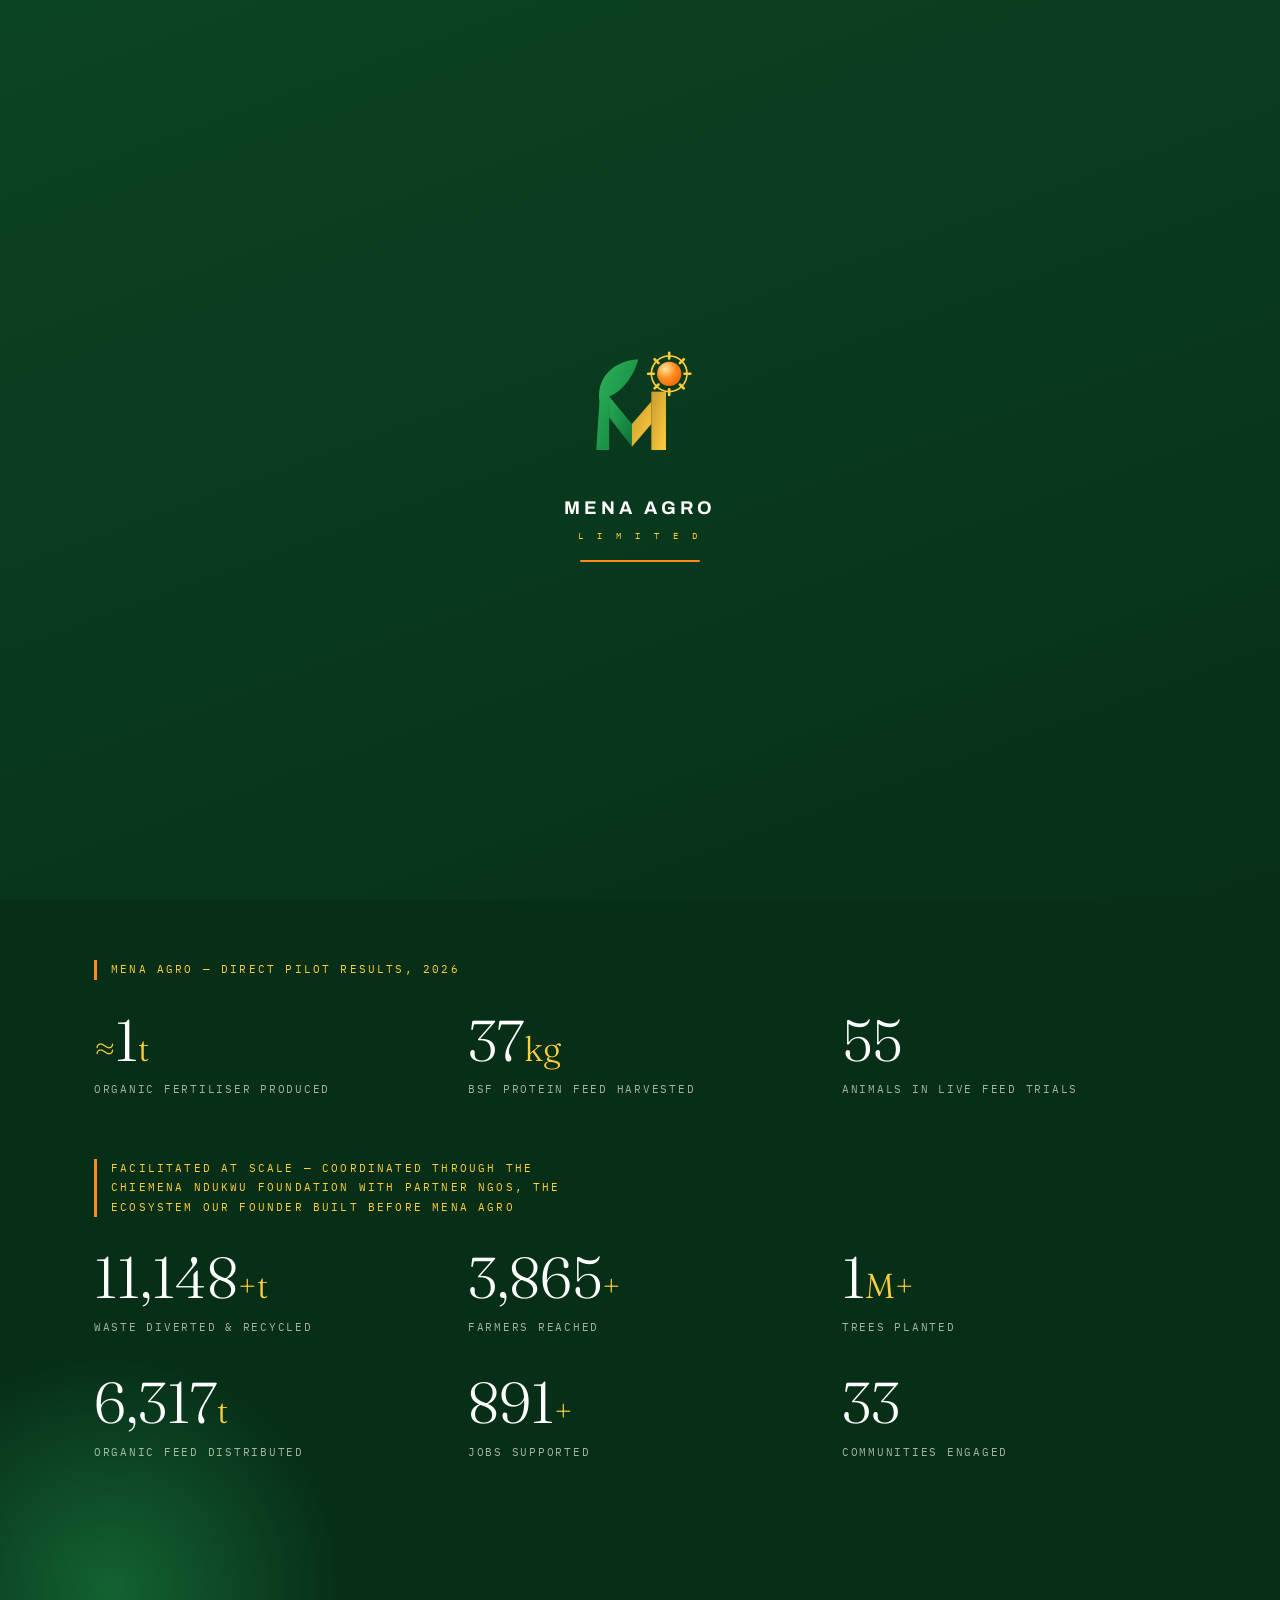
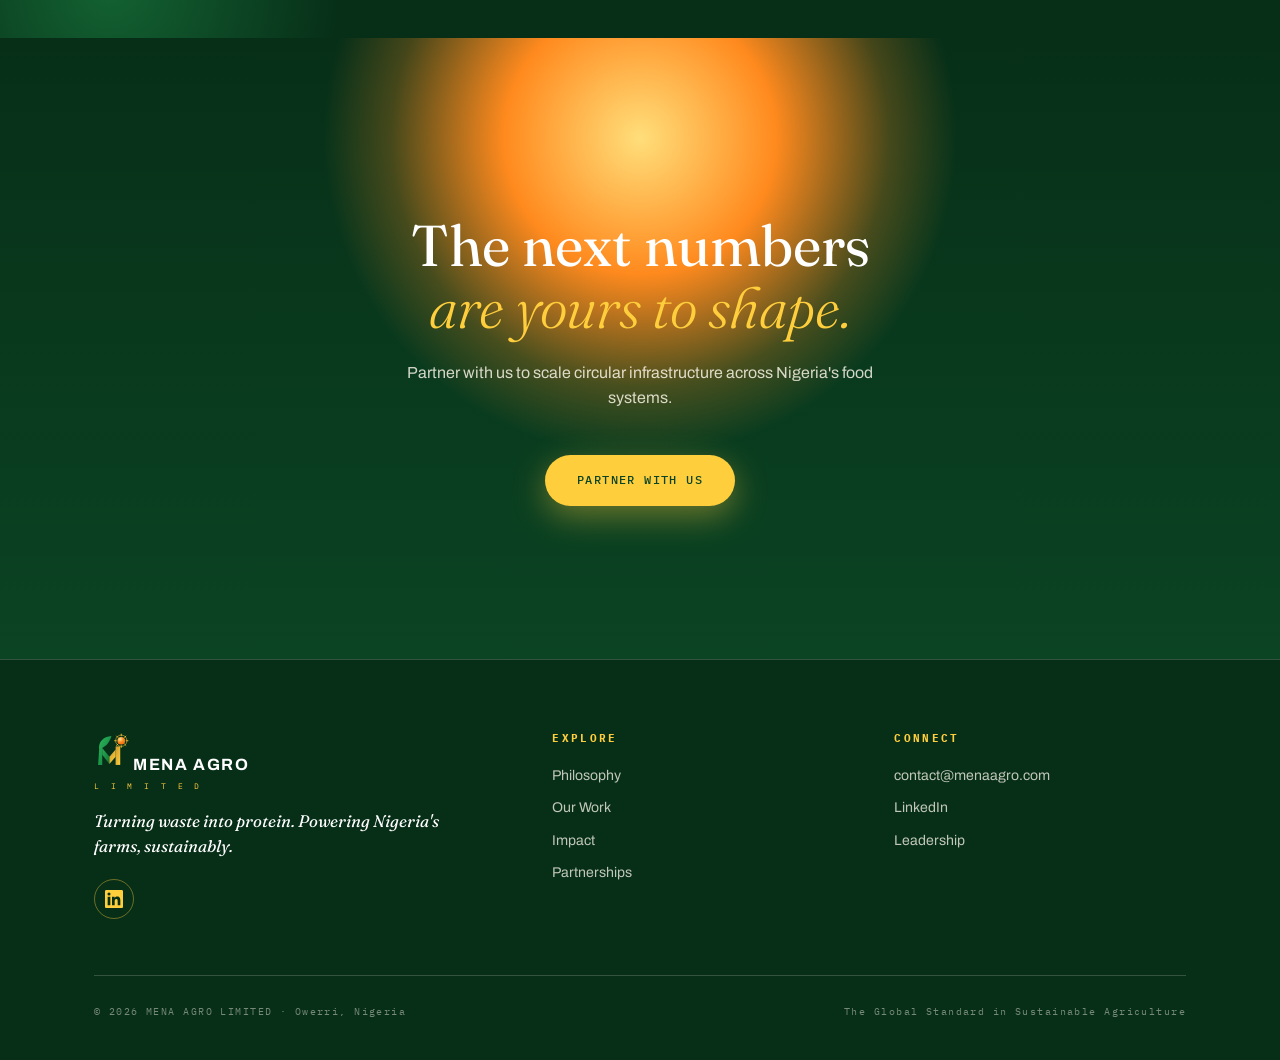
==== impact.html @ 4b32e155 "Add files via upload" ====
<!DOCTYPE html>
<html lang="en">
<head>
<meta charset="UTF-8" />
<meta name="viewport" content="width=device-width, initial-scale=1" />
<title>Impact — MENA AGRO LIMITED</title>
<meta name="description" content="Transparent results at two scales: MENA AGRO's direct pilot outputs and the ecosystem-scale impact facilitated through the Chiemena Ndukwu Foundation and partner NGOs." />
<link rel="canonical" href="https://www.menaagro.com/impact" />
<meta property="og:type" content="website" />
<meta property="og:site_name" content="MENA AGRO LIMITED" />
<meta property="og:title" content="Impact — MENA AGRO LIMITED" />
<meta property="og:description" content="Transparent results at two scales: MENA AGRO's direct pilot outputs and the ecosystem-scale impact facilitated through the Chiemena Ndukwu Foundation and partner NGOs." />
<meta property="og:url" content="https://www.menaagro.com/impact" />
<meta property="og:image" content="https://www.menaagro.com/logo_symbol.png" />
<meta name="twitter:card" content="summary" />
<link rel="preconnect" href="https://fonts.googleapis.com">
<link rel="preconnect" href="https://fonts.gstatic.com" crossorigin>
<link href="https://fonts.googleapis.com/css2?family=Fraunces:ital,opsz,wght@0,9..144,300;0,9..144,400;0,9..144,600;1,9..144,300;1,9..144,400&family=Archivo:wght@400;500;600;700&family=IBM+Plex+Mono:wght@400;500&display=swap" rel="stylesheet">
<link rel="stylesheet" href="/styles.css">

</head>
<body>
<svg width="0" height="0" style="position:absolute" aria-hidden="true">
  <defs>
    <linearGradient id="mGreen" x1="0" y1="0" x2="1" y2="1">
      <stop offset="0" stop-color="#2FB55C"/><stop offset="1" stop-color="#0B7A38"/>
    </linearGradient>
    <linearGradient id="mGold" x1="0" y1="0" x2="1" y2="1">
      <stop offset="0" stop-color="#C99B2F"/><stop offset="1" stop-color="#FFCE3D"/>
    </linearGradient>
    <radialGradient id="sunGrad" cx="35%" cy="30%" r="75%">
      <stop offset="0" stop-color="#FFE896"/><stop offset=".55" stop-color="#FF8A1E"/><stop offset="1" stop-color="#F26A0C"/>
    </radialGradient>
    <g id="mMark">
      <path d="M6 30 C4 16 14 5 30 4 C27 15 20 24 12 27 L12 60 L4 60 Z" fill="url(#mGreen)"/>
      <path d="M12 27 L26 44 L26 58 L12 40 Z" fill="url(#mGreen)" opacity=".92"/>
      <path d="M26 44 L38 30 L38 44 L26 58 Z" fill="url(#mGold)"/>
      <rect x="38" y="24" width="9" height="36" fill="url(#mGold)"/>
      <circle cx="49" cy="13" r="11" fill="none" stroke="#FFCE3D" stroke-width="1" class="sun-glowring"/>
      <g class="sun-rays" stroke="#FFCE3D" stroke-width="1.6" stroke-linecap="round">
        <line x1="49" y1="0" x2="49" y2="3.5"/><line x1="49" y1="22.5" x2="49" y2="26"/>
        <line x1="36" y1="13" x2="39.5" y2="13"/><line x1="58.5" y1="13" x2="62" y2="13"/>
        <line x1="40" y1="4" x2="42.4" y2="6.4"/><line x1="55.6" y1="19.6" x2="58" y2="22"/>
        <line x1="58" y1="4" x2="55.6" y2="6.4"/><line x1="42.4" y1="19.6" x2="40" y2="22"/>
      </g>
      <circle cx="49" cy="13" r="7.5" fill="url(#sunGrad)" class="sun-core"/>
    </g>
  </defs>
</svg>
<div id="splash" role="presentation">
  <div class="splash-inner">
    <svg class="logo-mark" width="120" height="130" viewBox="-6 -6 74 74"><use href="#mMark"/></svg>
    <div class="splash-name">MENA AGRO<small>L I M I T E D</small></div>
    <div class="splash-line"></div>
  </div>
</div>
<nav id="nav">
  <div class="wrap nav-inner">
    <a class="brand" href="/" aria-label="MENA AGRO LIMITED home">
      <svg class="logo-mark" width="44" height="48" viewBox="-4 -4 70 70"><use href="#mMark"/></svg>
      <span class="brand-name">MENA AGRO<small>L I M I T E D</small></span>
    </a>
    <ul class="nav-links">
      <li><a href="/philosophy">Philosophy</a></li>
      <li><a href="/work">Our Work</a></li>
      <li><a href="/impact" aria-current="page">Impact</a></li>
      <li><a class="nav-cta" href="/partnerships">Partner with us</a></li>
    </ul>
    <button class="burger" aria-label="Menu" aria-expanded="false"><span></span><span></span><span></span></button>
  </div>
</nav>
<header class="subhero">
  <div class="hero-sun"></div>
  <div class="pollen" aria-hidden="true">
    <i style="--x:8%;--dur:16s;--del:0s"></i><i style="--x:22%;--dur:13s;--del:3s"></i>
    <i style="--x:37%;--dur:18s;--del:1s"></i><i style="--x:52%;--dur:12s;--del:5s"></i>
    <i style="--x:64%;--dur:15s;--del:2s"></i><i style="--x:78%;--dur:19s;--del:6s"></i>
    <i style="--x:90%;--dur:14s;--del:4s"></i>
  </div>
  <div class="wrap" style="position:relative;z-index:2">
    <div class="hero">
      <div class="eyebrow dark hero-eyebrow">Measurable Impact</div>
      <h1><span class="line"><span>Proof at</span></span>
      <span class="line"><span class="serif-i">two scales.</span></span></h1>
      <p class="lede">We report our own direct results and the ecosystem-scale work our founder facilitated — separately, transparently, verifiably.</p>
    </div>
  </div>
</header>
<section class="impact dark" id="impact" style="padding-top:60px">
  <div class="wrap">
    <div class="tier rv">
      <div class="tier-label">MENA AGRO &mdash; Direct pilot results, 2026</div>
      <div class="stats">
        <div class="stat"><span class="n" data-count="1"><em>&asymp;</em>0<em>t</em></span><span class="l">Organic fertiliser produced</span></div>
        <div class="stat"><span class="n" data-count="50">0<em>kg</em></span><span class="l">BSF protein feed harvested</span></div>
        <div class="stat"><span class="n" data-count="74">0</span><span class="l">Animals in live feed trials</span></div>
      </div>
    </div>
    <div class="tier rv">
      <div class="tier-label">Facilitated at scale &mdash; coordinated through the Chiemena Ndukwu Foundation with partner NGOs, the ecosystem our founder built before MENA AGRO</div>
      <div class="stats">
        <div class="stat"><span class="n" data-count="15000">0<em>+t</em></span><span class="l">Waste diverted &amp; recycled</span></div>
        <div class="stat"><span class="n" data-count="5200">0<em>+</em></span><span class="l">Farmers reached</span></div>
        <div class="stat"><span class="n" data-count="2">0<em>M+</em></span><span class="l">Trees planted</span></div>
        <div class="stat"><span class="n" data-count="8500">0<em>t</em></span><span class="l">Organic feed distributed</span></div>
        <div class="stat"><span class="n" data-count="1200">0<em>+</em></span><span class="l">Jobs supported</span></div>
        <div class="stat"><span class="n" data-count="45">0</span><span class="l">Communities engaged</span></div>
      </div>
    </div>
  </div>
</section>
<section class="cta dark" style="background:linear-gradient(180deg,#072F18,#0B4423)">
  <div class="cta-sun"></div>
  <div class="wrap rv">
    <h2 class="ws">The next numbers <span class="serif-i">are yours to shape.</span></h2>
    <p>Partner with us to scale circular infrastructure across Nigeria's food systems.</p>
    <a class="btn btn-sun" href="/partnerships">Partner with us</a>
  </div>
</section>
<footer>
  <div class="wrap">
    <div class="f-grid">
      <div>
        <a class="brand" href="/" style="margin-bottom:6px">
          <svg class="logo-mark" width="36" height="40" viewBox="-4 -4 70 70"><use href="#mMark"/></svg>
          <span class="brand-name">MENA AGRO<small>L I M I T E D</small></span>
        </a>
        <p class="f-tag">Turning waste into protein. Powering Nigeria's farms, sustainably.</p>
        <div class="socials">
          <a href="https://www.linkedin.com/company/mena-agro-limited/" target="_blank" rel="noopener" aria-label="MENA AGRO on LinkedIn">
            <svg width="18" height="18" viewBox="0 0 24 24"><path d="M20.45 20.45h-3.55v-5.57c0-1.33-.03-3.04-1.85-3.04-1.86 0-2.14 1.45-2.14 2.94v5.67H9.35V9h3.41v1.56h.05c.48-.9 1.64-1.85 3.37-1.85 3.6 0 4.27 2.37 4.27 5.46v6.28zM5.34 7.43a2.06 2.06 0 1 1 0-4.12 2.06 2.06 0 0 1 0 4.12zM7.12 20.45H3.55V9h3.57v11.45zM22.22 0H1.77C.79 0 0 .77 0 1.72v20.55C0 23.23.79 24 1.77 24h20.45c.98 0 1.78-.77 1.78-1.73V1.72C24 .77 23.2 0 22.22 0z"/></svg>
          </a>
          <!-- future socials: copy an <a> block above and swap the href + icon -->
        </div>
      </div>
      <div>
        <h4>Explore</h4>
        <a href="/philosophy">Philosophy</a>
        <a href="/work">Our Work</a>
        <a href="/impact">Impact</a>
        <a href="/partnerships">Partnerships</a>
      </div>
      <div>
        <h4>Connect</h4>
        <a href="mailto:contact@menaagro.com">contact@menaagro.com</a>
        <a href="https://www.linkedin.com/company/mena-agro-limited/" target="_blank" rel="noopener">LinkedIn</a>
        <a href="/philosophy#founder">Leadership</a>
      </div>
    </div>
    <div class="f-base">
      <span>&copy; 2026 MENA AGRO LIMITED &middot; Owerri, Nigeria</span>
      <span>The Global Standard in Sustainable Agriculture</span>
    </div>
  </div>
</footer>
<script src="/script.js"></script>
</body>
</html>
---- styles.css ----
:root{
  --green:#22A052;
  --green-deep:#0B4423;
  --green-dark:#072F18;
  --gold:#C99B2F;
  --sun-yellow:#FFCE3D;
  --sun:#FF8A1E;
  --coral:#FF6B4A;
  --cream:#FFF9ED;
  --cream-deep:#FFF1D6;
  --ink:#12351F;
  --hair:rgba(11,68,35,.15);
  --hair-light:rgba(255,249,237,.18);
  --ease:cubic-bezier(.22,.8,.24,1);
}
*{margin:0;padding:0;box-sizing:border-box}
html{scroll-behavior:smooth}
body{font-family:'Archivo',sans-serif;background:var(--cream);color:var(--ink);line-height:1.6;-webkit-font-smoothing:antialiased;overflow-x:hidden}
::selection{background:var(--sun-yellow);color:var(--green-deep)}
img{display:block;max-width:100%}

.wrap{max-width:1220px;margin:0 auto;padding:0 clamp(20px,5vw,64px)}
.eyebrow{font-family:'IBM Plex Mono',monospace;font-size:.72rem;letter-spacing:.22em;text-transform:uppercase;color:var(--green);display:flex;align-items:center;gap:12px}
.eyebrow::before{content:"";width:34px;height:2px;background:var(--sun);border-radius:2px}
.dark .eyebrow{color:var(--sun-yellow)}
h1,h2,h3{font-family:'Fraunces',serif;font-weight:400;line-height:1.08}
.serif-i{font-style:italic;font-weight:300;color:var(--sun)}
.dark .serif-i{color:var(--sun-yellow)}

.rv{opacity:0;transform:translateY(30px);transition:opacity .9s var(--ease),transform .9s var(--ease)}
.rv.in{opacity:1;transform:none}
.rv.d1{transition-delay:.12s}.rv.d2{transition-delay:.24s}.rv.d3{transition-delay:.36s}.rv.d4{transition-delay:.48s}

/* word stagger for headings */
.ws .w{display:inline-block;opacity:0;transform:translateY(.6em) rotate(2deg);transition:opacity .7s var(--ease),transform .7s var(--ease)}
.ws.in .w{opacity:1;transform:none}

/* ============ ANIMATED LOGO ============ */
.logo-mark{position:relative}
.sun-core{animation:sunPulse 3.4s var(--ease) infinite;transform-origin:center;transform-box:fill-box}
@keyframes sunPulse{0%,100%{transform:scale(1)}50%{transform:scale(1.14)}}
.sun-rays{transform-origin:center;transform-box:fill-box;animation:rayspin 14s linear infinite}
@keyframes rayspin{to{transform:rotate(360deg)}}
.sun-glowring{transform-origin:center;transform-box:fill-box;animation:glowring 3.4s var(--ease) infinite}
@keyframes glowring{0%,100%{transform:scale(1);opacity:.55}50%{transform:scale(1.7);opacity:0}}

/* ============ NAV ============ */
nav{position:fixed;top:0;left:0;right:0;z-index:100;padding:16px 0;transition:background .4s,box-shadow .4s,padding .4s}
nav.scrolled{background:rgba(7,47,24,.94);backdrop-filter:blur(14px);padding:10px 0;box-shadow:0 1px 0 var(--hair-light)}
.nav-inner{display:flex;align-items:center;justify-content:space-between}
.brand{display:flex;align-items:center;gap:12px;text-decoration:none}
.brand-name{font-weight:700;font-size:1.02rem;letter-spacing:.1em;color:#fff}
.brand-name small{display:block;font-family:'IBM Plex Mono',monospace;font-size:.5rem;letter-spacing:.42em;color:var(--sun-yellow);font-weight:400;margin-top:2px}
.nav-links{display:flex;gap:30px;align-items:center;list-style:none}
.nav-links a{color:#fff;text-decoration:none;font-size:.82rem;letter-spacing:.06em;opacity:.85;transition:opacity .3s;position:relative}
.nav-links a::after{content:"";position:absolute;left:0;bottom:-5px;width:0;height:2px;background:var(--sun-yellow);border-radius:2px;transition:width .35s var(--ease)}
.nav-links a:hover{opacity:1}
.nav-links a:hover::after{width:100%}
.nav-cta{background:var(--sun-yellow);padding:10px 22px;border-radius:100px;color:var(--green-deep)!important;font-family:'IBM Plex Mono',monospace;font-size:.72rem!important;letter-spacing:.12em;text-transform:uppercase;font-weight:500;transition:background .3s,transform .3s!important}
.nav-cta:hover{background:var(--sun);color:#fff!important;transform:translateY(-1px)}
.nav-cta::after{display:none}
/* mobile menu */
.burger{display:none;background:none;border:none;cursor:pointer;padding:8px;z-index:130}
.burger span{display:block;width:26px;height:2.5px;background:#fff;border-radius:2px;margin:6px 0;transition:transform .35s var(--ease),opacity .3s}
nav.open .burger span:nth-child(1){transform:translateY(8.5px) rotate(45deg)}
nav.open .burger span:nth-child(2){opacity:0}
nav.open .burger span:nth-child(3){transform:translateY(-8.5px) rotate(-45deg)}
@media(max-width:840px){
  .burger{display:block}
  .nav-links{
    position:fixed;inset:0;background:linear-gradient(160deg,#0B4423,#072F18);
    flex-direction:column;justify-content:center;gap:36px;
    transform:translateY(-102%);transition:transform .5s var(--ease);z-index:120;
  }
  nav.open .nav-links{transform:none}
  .nav-links a{font-size:1.3rem}
  .nav-cta{font-size:.9rem!important;padding:14px 30px}
  nav.open{background:transparent!important;box-shadow:none!important}
  .nav-inner{position:relative;z-index:130}
}

/* ============ HERO ============ */
header{
  min-height:100svh;color:#fff;position:relative;display:flex;align-items:center;overflow:hidden;
  background:linear-gradient(160deg,#0B4423 0%,#072F18 70%);
}
.hero-sun{
  position:absolute;top:-160px;right:-120px;width:560px;height:560px;border-radius:50%;pointer-events:none;
  background:radial-gradient(circle at 40% 40%,#FFDE7A 0%,var(--sun) 34%,rgba(255,138,30,.28) 58%,transparent 72%);
  filter:blur(2px);animation:heroSun 7s var(--ease) infinite;
}
@keyframes heroSun{0%,100%{transform:scale(1);opacity:.9}50%{transform:scale(1.07);opacity:1}}
.hero-sun::after{
  content:"";position:absolute;inset:-40px;border-radius:50%;
  border:1.5px dashed rgba(255,206,61,.4);animation:rayspin 40s linear infinite;
}
/* floating pollen particles */
.pollen{position:absolute;inset:0;pointer-events:none;overflow:hidden}
.pollen i{
  position:absolute;bottom:-10px;width:6px;height:6px;border-radius:50%;
  background:var(--sun-yellow);opacity:0;
  animation:float var(--dur,14s) linear infinite;animation-delay:var(--del,0s);
  left:var(--x,50%);
}
@keyframes float{
  0%{transform:translateY(0) translateX(0);opacity:0}
  8%{opacity:.7}
  90%{opacity:.4}
  100%{transform:translateY(-105vh) translateX(60px);opacity:0}
}
header::before{content:"";position:absolute;inset:0;opacity:.5;pointer-events:none;background-image:radial-gradient(rgba(255,249,237,.05) 1px,transparent 1px);background-size:3px 3px}
.hero-grid{display:grid;grid-template-columns:1.12fr .88fr;gap:40px;align-items:center;width:100%;padding-top:96px;position:relative;z-index:2}
@media(max-width:900px){.hero-grid{grid-template-columns:1fr}.hero-loop{order:-1;max-width:330px;margin:0 auto}}
.hero h1{font-size:clamp(2.5rem,6vw,4.8rem);letter-spacing:-.01em}
.hero h1 .line{display:block;overflow:hidden}
.hero h1 .line span{display:block;transform:translateY(110%);animation:rise 1.1s var(--ease) forwards}
.hero h1 .line:nth-child(2) span{animation-delay:.15s}
.hero h1 .line:nth-child(3) span{animation-delay:.3s}
@keyframes rise{to{transform:none}}
.hero p.lede{max-width:46ch;margin-top:26px;font-size:1.03rem;color:rgba(255,249,237,.85);opacity:0;animation:fade 1s .7s var(--ease) forwards}
@keyframes fade{to{opacity:1}}
.hero-ctas{display:flex;gap:16px;margin-top:36px;flex-wrap:wrap;opacity:0;animation:fade 1s .95s var(--ease) forwards}
.btn{font-family:'IBM Plex Mono',monospace;font-size:.74rem;letter-spacing:.12em;text-transform:uppercase;font-weight:500;text-decoration:none;padding:16px 32px;border-radius:100px;transition:transform .3s var(--ease),background .3s,color .3s,box-shadow .3s;display:inline-block}
.btn:hover{transform:translateY(-3px)}
.btn-sun{background:var(--sun-yellow);color:var(--green-deep);box-shadow:0 10px 32px rgba(255,206,61,.4)}
.btn-sun:hover{background:var(--sun);color:#fff;box-shadow:0 12px 36px rgba(255,138,30,.45)}
.btn-ghost{border:1.5px solid rgba(255,249,237,.35);color:#fff}
.btn-ghost:hover{border-color:var(--sun-yellow);color:var(--sun-yellow)}
.hero-eyebrow{opacity:0;animation:fade .8s .1s var(--ease) forwards;margin-bottom:24px}

/* the loop */
.hero-loop{position:relative;aspect-ratio:1}
.loop-svg{width:100%;height:100%}
.orbit-rotor{transform-origin:250px 250px;animation:rayspin 55s linear infinite}
.node-label{font-family:'IBM Plex Mono',monospace;font-size:11.5px;letter-spacing:.14em;fill:#FFF9ED;text-transform:uppercase}
.node-dot{fill:var(--sun-yellow)}
.loop-center-t{font-family:'Fraunces',serif;fill:#FFF9ED;font-size:21px;font-style:italic}
.loop-center-s{font-family:'IBM Plex Mono',monospace;fill:var(--sun-yellow);font-size:9.5px;letter-spacing:.26em}
.scroll-hint{position:absolute;bottom:30px;left:50%;transform:translateX(-50%);font-family:'IBM Plex Mono',monospace;font-size:.62rem;letter-spacing:.3em;color:var(--sun-yellow);text-transform:uppercase;opacity:0;animation:fade 1s 1.6s forwards;z-index:2}
.scroll-hint::after{content:"";display:block;width:2px;height:38px;background:linear-gradient(var(--sun),transparent);border-radius:2px;margin:10px auto 0;animation:drip 2.2s var(--ease) infinite}
@keyframes drip{0%{transform:scaleY(0);transform-origin:top}55%{transform:scaleY(1);transform-origin:top}56%{transform-origin:bottom}100%{transform:scaleY(0);transform-origin:bottom}}

/* ============ TICKER ============ */
.ticker{background:var(--sun-yellow);color:var(--green-deep);overflow:hidden;padding:14px 0;border-top:3px solid var(--green-dark)}
.ticker-track{display:flex;gap:0;width:max-content;animation:ticker 26s linear infinite}
.ticker:hover .ticker-track{animation-play-state:paused}
@keyframes ticker{to{transform:translateX(-50%)}}
.ticker span{font-family:'IBM Plex Mono',monospace;font-size:.74rem;letter-spacing:.18em;text-transform:uppercase;font-weight:500;padding:0 28px;white-space:nowrap;display:flex;align-items:center;gap:28px}
.ticker span::after{content:"☀";color:var(--sun)}

/* ============ PHOTOS ============ */
.ph{position:relative;border-radius:14px;overflow:hidden;background:linear-gradient(155deg,#0B4423,#072F18)}
.ph img{width:100%;height:100%;object-fit:cover;transition:transform 1.2s var(--ease)}
.ph:hover img{transform:scale(1.06)}
.ph .cap{
  position:absolute;left:0;right:0;bottom:0;padding:40px 18px 14px;
  background:linear-gradient(transparent,rgba(7,47,24,.85));
  font-family:'IBM Plex Mono',monospace;font-size:.62rem;letter-spacing:.18em;text-transform:uppercase;color:var(--sun-yellow);
}
.ph.noimg img{display:none}
.ph.noimg::before{
  content:attr(data-slot);position:absolute;inset:0;display:grid;place-items:center;text-align:center;padding:20px;
  font-family:'IBM Plex Mono',monospace;font-size:.62rem;letter-spacing:.2em;text-transform:uppercase;color:var(--sun-yellow);line-height:2.2;
}

/* field gallery */
.field{padding:clamp(90px,13vh,140px) 0;background:var(--cream)}
.field h2{font-size:clamp(1.9rem,3.8vw,3rem);color:var(--green-deep);margin:20px 0 16px}
.field .sub{color:#3f5a48;max-width:58ch;margin-bottom:52px}
.gallery{display:grid;grid-template-columns:repeat(12,1fr);grid-auto-rows:210px;gap:16px}
.g1{grid-column:span 7;grid-row:span 2}
.g2{grid-column:span 5}
.g3{grid-column:span 5}
.g4{grid-column:span 4}
.g5{grid-column:span 4}
.g6{grid-column:span 4}
@media(max-width:800px){
  .gallery{grid-template-columns:1fr 1fr;grid-auto-rows:190px}
  .g1{grid-column:span 2;grid-row:span 2}
  .g2,.g3,.g4,.g5,.g6{grid-column:span 1}
}
.pl{will-change:transform} /* parallax targets */

/* ============ THESIS ============ */
.thesis{padding:clamp(90px,13vh,140px) 0;background:var(--cream-deep)}
.thesis h2{font-size:clamp(1.7rem,3.4vw,2.7rem);max-width:26ch;line-height:1.25;color:var(--green-deep)}
.thesis-grid{display:grid;grid-template-columns:1fr 1fr;gap:60px;align-items:start}
@media(max-width:840px){.thesis-grid{grid-template-columns:1fr;gap:32px}}
.thesis p{color:#3f5a48;max-width:52ch;margin-bottom:18px}
.thesis .eyebrow{margin-bottom:24px}

/* ============ MODEL ============ */
.model{background:var(--green-deep);color:#FFF9ED;padding:clamp(90px,13vh,140px) 0;position:relative;overflow:hidden}
.model::after{content:"";position:absolute;top:-160px;right:-160px;width:460px;height:460px;border-radius:50%;background:radial-gradient(circle,rgba(255,138,30,.4),transparent 65%);pointer-events:none;animation:heroSun 8s var(--ease) infinite}
.model h2{font-size:clamp(1.9rem,3.8vw,3rem);margin:20px 0 60px;max-width:22ch}
.stages{display:grid;grid-template-columns:repeat(5,1fr);gap:1px;background:var(--hair-light);border:1px solid var(--hair-light);border-radius:10px;overflow:hidden}
@media(max-width:900px){.stages{grid-template-columns:1fr 1fr}}
@media(max-width:520px){.stages{grid-template-columns:1fr}}
.stage{background:var(--green-deep);padding:30px 24px;position:relative;transition:background .4s,transform .4s var(--ease)}
.stage:hover{background:#0E5A2E;transform:translateY(-4px)}
.stage .num{font-family:'IBM Plex Mono',monospace;font-size:.66rem;letter-spacing:.2em;color:var(--sun-yellow)}
.stage h3{font-size:1.18rem;margin:14px 0 10px}
.stage p{font-size:.83rem;color:rgba(255,249,237,.75);line-height:1.55}
.stage::after{content:"→";position:absolute;top:28px;right:20px;color:var(--sun);opacity:.7;font-size:.9rem}
.stage:last-child::after{content:"↺";opacity:1;color:var(--sun-yellow)}

/* ============ PROOF ============ */
.proof{padding:clamp(90px,13vh,140px) 0;background:var(--cream)}
.proof-grid{display:grid;grid-template-columns:.95fr 1.05fr;gap:64px;align-items:center}
@media(max-width:840px){.proof-grid{grid-template-columns:1fr;gap:40px}}
.proof h2{font-size:clamp(1.9rem,3.6vw,2.9rem);margin:20px 0 24px;color:var(--green-deep)}
.proof p{color:#3f5a48;margin-bottom:16px;max-width:54ch}
.chips{display:flex;flex-wrap:wrap;gap:10px;margin-top:28px}
.chip{border:1.5px solid var(--hair);border-radius:100px;padding:9px 18px;font-family:'IBM Plex Mono',monospace;font-size:.7rem;letter-spacing:.1em;color:var(--green-deep);transition:border-color .3s,background .3s,transform .3s}
.chip:hover{border-color:var(--sun);background:rgba(255,138,30,.08);transform:translateY(-2px)}
.proof .ph{aspect-ratio:4/3.5;box-shadow:0 28px 64px rgba(7,47,24,.25)}

/* ============ PIPELINE ============ */
.pipeline{background:var(--cream-deep);padding:clamp(90px,13vh,140px) 0}
.pipeline h2{font-size:clamp(1.9rem,3.6vw,2.9rem);margin:20px 0 14px;color:var(--green-deep)}
.pipeline .sub{color:#3f5a48;max-width:58ch;margin-bottom:52px}
.prog-list{border-top:1.5px solid var(--hair)}
.prog{display:grid;grid-template-columns:130px 1fr 1.3fr;gap:30px;align-items:baseline;padding:32px 0;border-bottom:1.5px solid var(--hair);transition:padding-left .4s var(--ease)}
.prog:hover{padding-left:16px}
@media(max-width:760px){.prog{grid-template-columns:1fr;gap:8px;padding:26px 0}}
.prog .tag{font-family:'IBM Plex Mono',monospace;font-size:.68rem;letter-spacing:.18em;color:#7d8a80;text-transform:uppercase}
.prog h3{font-size:1.5rem;color:var(--green-deep)}
.prog p{font-size:.92rem;color:#3f5a48}
.prog[data-live] .tag{color:var(--sun)}
.prog[data-live] .tag::before{content:"";display:inline-block;width:7px;height:7px;border-radius:50%;background:var(--sun);margin-right:8px;animation:blink 1.8s var(--ease) infinite}
@keyframes blink{0%,100%{opacity:1}50%{opacity:.3}}

/* ============ IMPACT ============ */
.impact{background:var(--green-dark);color:#FFF9ED;padding:clamp(90px,13vh,140px) 0;position:relative;overflow:hidden}
.impact::before{content:"";position:absolute;bottom:-200px;left:-140px;width:500px;height:500px;border-radius:50%;background:radial-gradient(circle,rgba(34,160,82,.45),transparent 65%);pointer-events:none}
.impact h2{font-size:clamp(1.9rem,3.6vw,2.9rem);margin:20px 0 56px}
.tier{margin-bottom:60px;position:relative}
.tier-label{font-family:'IBM Plex Mono',monospace;font-size:.68rem;letter-spacing:.2em;text-transform:uppercase;color:var(--sun-yellow);border-left:3px solid var(--sun);padding-left:14px;margin-bottom:32px;line-height:1.8;max-width:70ch}
.stats{display:grid;grid-template-columns:repeat(3,1fr);gap:38px 30px}
@media(max-width:760px){.stats{grid-template-columns:1fr 1fr}}
@media(max-width:460px){.stats{grid-template-columns:1fr}}
.stat .n{font-family:'Fraunces',serif;font-size:clamp(2.4rem,4.6vw,3.6rem);color:#fff;font-weight:300;line-height:1}
.stat .n em{font-style:normal;color:var(--sun-yellow);font-size:.6em}
.stat .l{font-family:'IBM Plex Mono',monospace;font-size:.68rem;letter-spacing:.16em;text-transform:uppercase;color:rgba(255,249,237,.65);margin-top:12px;display:block}

/* ============ FOUNDER ============ */
.founder{padding:clamp(90px,13vh,140px) 0;background:var(--cream)}
.founder-grid{display:grid;grid-template-columns:.8fr 1.2fr;gap:64px;align-items:center}
@media(max-width:840px){.founder-grid{grid-template-columns:1fr;gap:40px}}
.portrait{aspect-ratio:3/3.6;border-radius:14px;position:relative;overflow:hidden;display:grid;place-items:center;background:linear-gradient(155deg,#0B4423,#072F18);box-shadow:0 28px 64px rgba(7,47,24,.22)}
.portrait img{width:100%;height:100%;object-fit:cover}
.portrait em{font-family:'IBM Plex Mono',monospace;font-style:normal;font-size:.62rem;letter-spacing:.24em;color:var(--sun-yellow);text-transform:uppercase;text-align:center;line-height:2;padding:0 20px}
.portrait::after{content:"";position:absolute;inset:14px;border:1.5px solid rgba(255,206,61,.5);border-radius:9px;pointer-events:none}
.founder h2{font-size:clamp(1.8rem,3.4vw,2.7rem);margin:20px 0 22px;color:var(--green-deep)}
.founder p{color:#3f5a48;margin-bottom:16px;max-width:56ch}
.founder blockquote{font-family:'Fraunces',serif;font-style:italic;font-size:1.3rem;color:var(--green-deep);border-left:3px solid var(--sun);padding-left:22px;margin:30px 0;line-height:1.5}
.sig{font-family:'IBM Plex Mono',monospace;font-size:.7rem;letter-spacing:.18em;text-transform:uppercase;color:var(--green)}

/* ============ CTA ============ */
.cta{color:#fff;padding:clamp(110px,17vh,180px) 0;text-align:center;position:relative;overflow:hidden;background:linear-gradient(180deg,#0B4423,#072F18)}
.cta-sun{position:absolute;top:-220px;left:50%;transform:translateX(-50%);width:640px;height:640px;border-radius:50%;pointer-events:none;background:radial-gradient(circle,#FFDE7A 0%,var(--sun) 30%,rgba(255,138,30,.25) 55%,transparent 70%);animation:heroSun 7s var(--ease) infinite}
.cta .wrap{position:relative;z-index:2}
.cta h2{font-size:clamp(2rem,4.6vw,3.6rem);max-width:20ch;margin:24px auto 20px}
.cta p{color:rgba(255,249,237,.82);max-width:52ch;margin:0 auto 44px}
.cta .eyebrow{justify-content:center}
.cta .eyebrow::before{display:none}

/* ============ FOOTER ============ */
footer{background:var(--green-dark);color:rgba(255,249,237,.75);padding:70px 0 40px;border-top:1px solid var(--hair-light)}
.f-grid{display:grid;grid-template-columns:1.4fr 1fr 1fr;gap:50px;margin-bottom:56px}
@media(max-width:760px){.f-grid{grid-template-columns:1fr;gap:36px}}
.f-grid h4{font-family:'IBM Plex Mono',monospace;font-size:.66rem;letter-spacing:.22em;text-transform:uppercase;color:var(--sun-yellow);margin-bottom:18px}
.f-grid a{color:rgba(255,249,237,.75);text-decoration:none;display:block;margin-bottom:10px;font-size:.88rem;transition:color .3s}
.f-grid a:hover{color:var(--sun-yellow)}
.f-tag{font-family:'Fraunces',serif;font-style:italic;color:#fff;font-size:1.05rem;margin-top:16px;max-width:32ch;line-height:1.5}
.f-base{display:flex;justify-content:space-between;gap:20px;flex-wrap:wrap;padding-top:28px;border-top:1px solid var(--hair-light);font-family:'IBM Plex Mono',monospace;font-size:.64rem;letter-spacing:.14em;color:rgba(255,249,237,.45)}

@media(prefers-reduced-motion:reduce){
  *,*::before,*::after{animation-duration:.001s!important;animation-iteration-count:1!important;transition-duration:.001s!important}
  .rv,.ws .w{opacity:1;transform:none}
  .hero h1 .line span{transform:none}
  .hero p.lede,.hero-ctas,.hero-eyebrow,.scroll-hint{opacity:1}
  .ticker-track{animation:none}
}


/* ---- splash intro ---- */
#splash{
  position:fixed;inset:0;z-index:999;display:grid;place-items:center;
  background:linear-gradient(160deg,#0B4423,#072F18);
  transition:opacity .7s var(--ease),visibility .7s;
}
#splash.gone{opacity:0;visibility:hidden;pointer-events:none}
.splash-inner{text-align:center}
.splash-inner svg{animation:splashPop 1s var(--ease) both}
@keyframes splashPop{0%{transform:scale(.5);opacity:0}60%{transform:scale(1.08);opacity:1}100%{transform:scale(1)}}
.splash-name{
  font-family:'Archivo',sans-serif;font-weight:700;letter-spacing:.22em;color:#fff;font-size:1.15rem;margin-top:18px;
  animation:fade 1s .45s var(--ease) both;
}
.splash-name small{display:block;font-family:'IBM Plex Mono',monospace;font-size:.56rem;letter-spacing:.5em;color:var(--sun-yellow);font-weight:400;margin-top:6px}
.splash-line{width:0;height:2px;background:var(--sun);margin:16px auto 0;border-radius:2px;animation:grow 1s .7s var(--ease) both}
@keyframes grow{to{width:120px}}
@media(prefers-reduced-motion:reduce){#splash{display:none}}

/* ---- partnership form ---- */
.pform{display:grid;gap:16px;max-width:520px}
.pform label{font-family:'IBM Plex Mono',monospace;font-size:.66rem;letter-spacing:.18em;text-transform:uppercase;color:var(--green-deep);display:block;margin-bottom:7px}
.pform input,.pform textarea{
  width:100%;padding:14px 16px;border:1.5px solid var(--hair);border-radius:10px;background:#fff;
  font-family:'Archivo',sans-serif;font-size:.95rem;color:var(--ink);transition:border-color .3s,box-shadow .3s;
}
.pform input:focus,.pform textarea:focus{outline:none;border-color:var(--sun);box-shadow:0 0 0 4px rgba(255,138,30,.15)}
.pform textarea{min-height:130px;resize:vertical}
.pform .btn{border:none;cursor:pointer}
.form-note{font-size:.78rem;color:#6b7a70;margin-top:4px}

.form-note.ok{color:var(--green);font-weight:600}
.form-note.err{color:#c2452c}
.form-note.err a{color:var(--sun)}

/* footer social icons */
.socials{display:flex;gap:12px;margin-top:20px}
.socials a{
  display:grid;place-items:center;width:40px;height:40px;border-radius:50%;
  border:1.5px solid rgba(255,206,61,.4);color:var(--sun-yellow);margin:0!important;
  transition:background .3s,transform .3s,border-color .3s;
}
.socials a:hover{background:var(--sun-yellow);border-color:var(--sun-yellow);transform:translateY(-3px)}
.socials a:hover svg{fill:var(--green-dark)}
.socials svg{fill:var(--sun-yellow);transition:fill .3s}
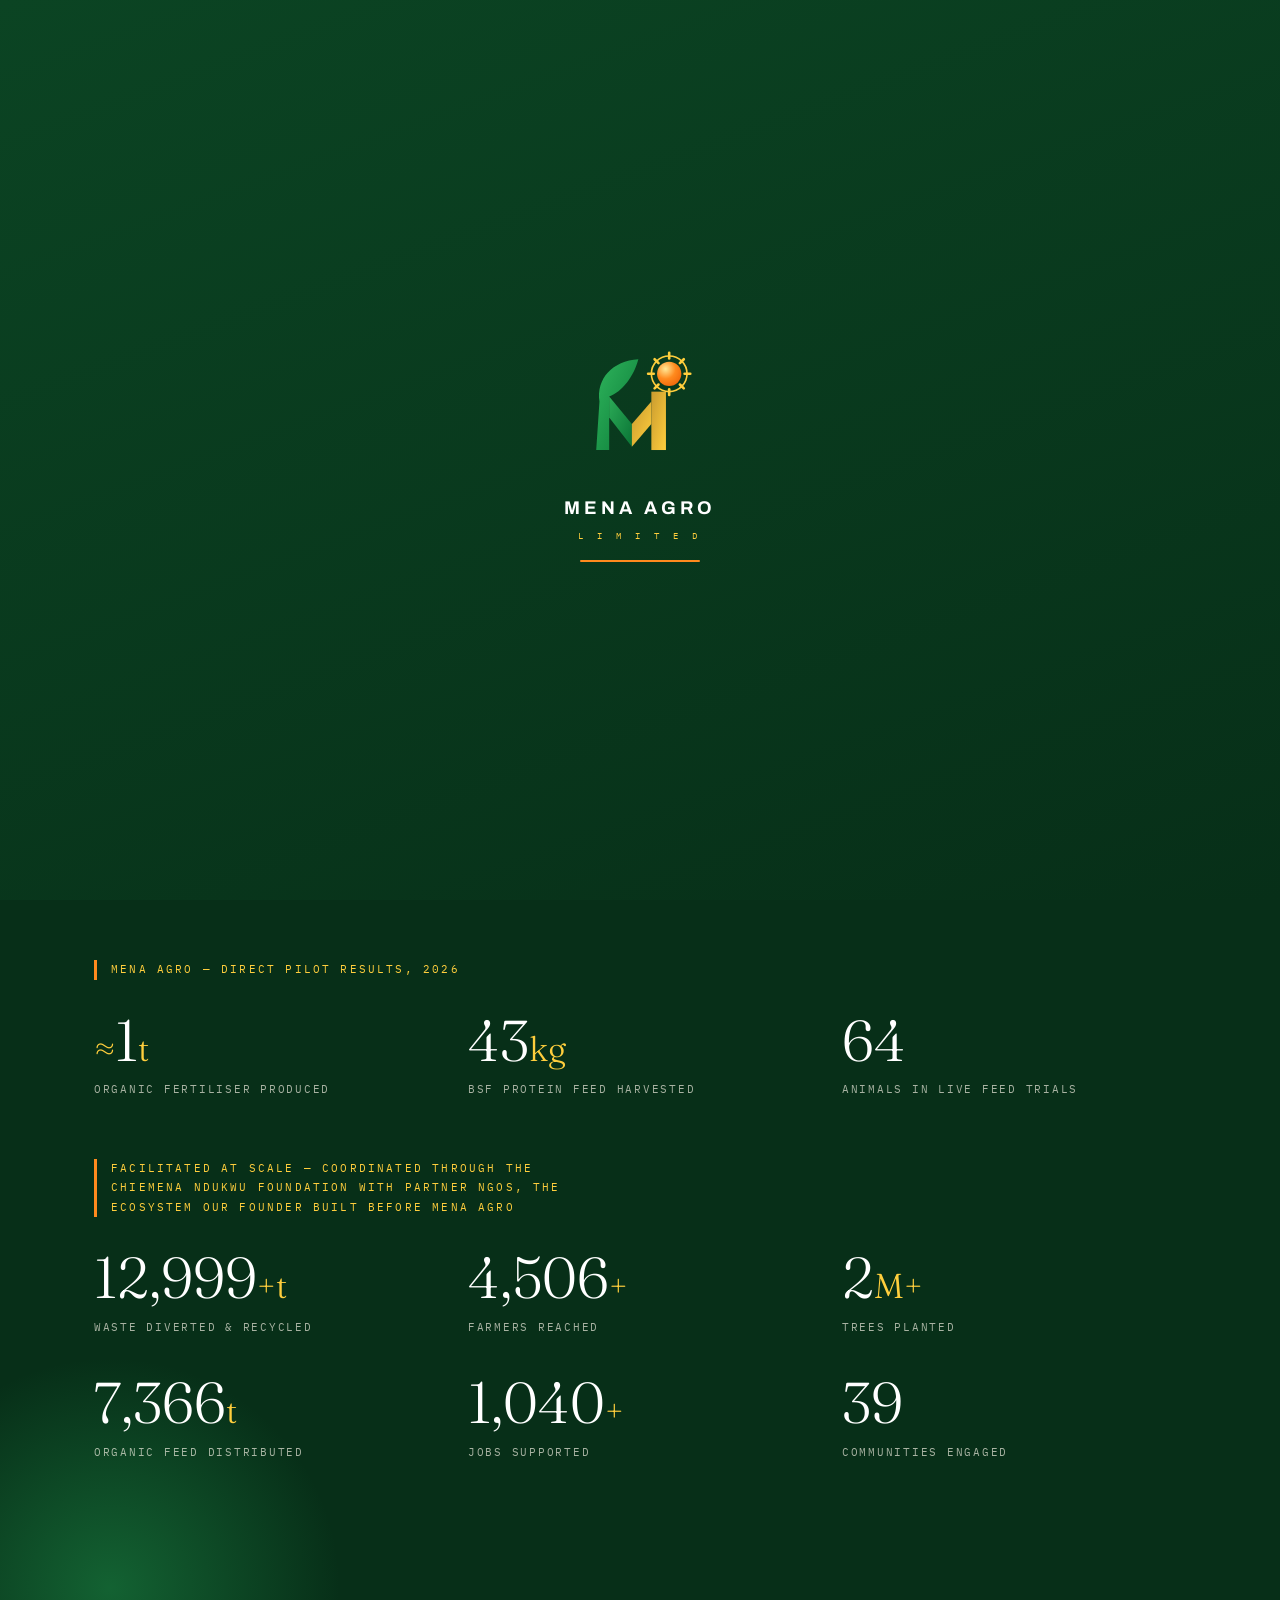
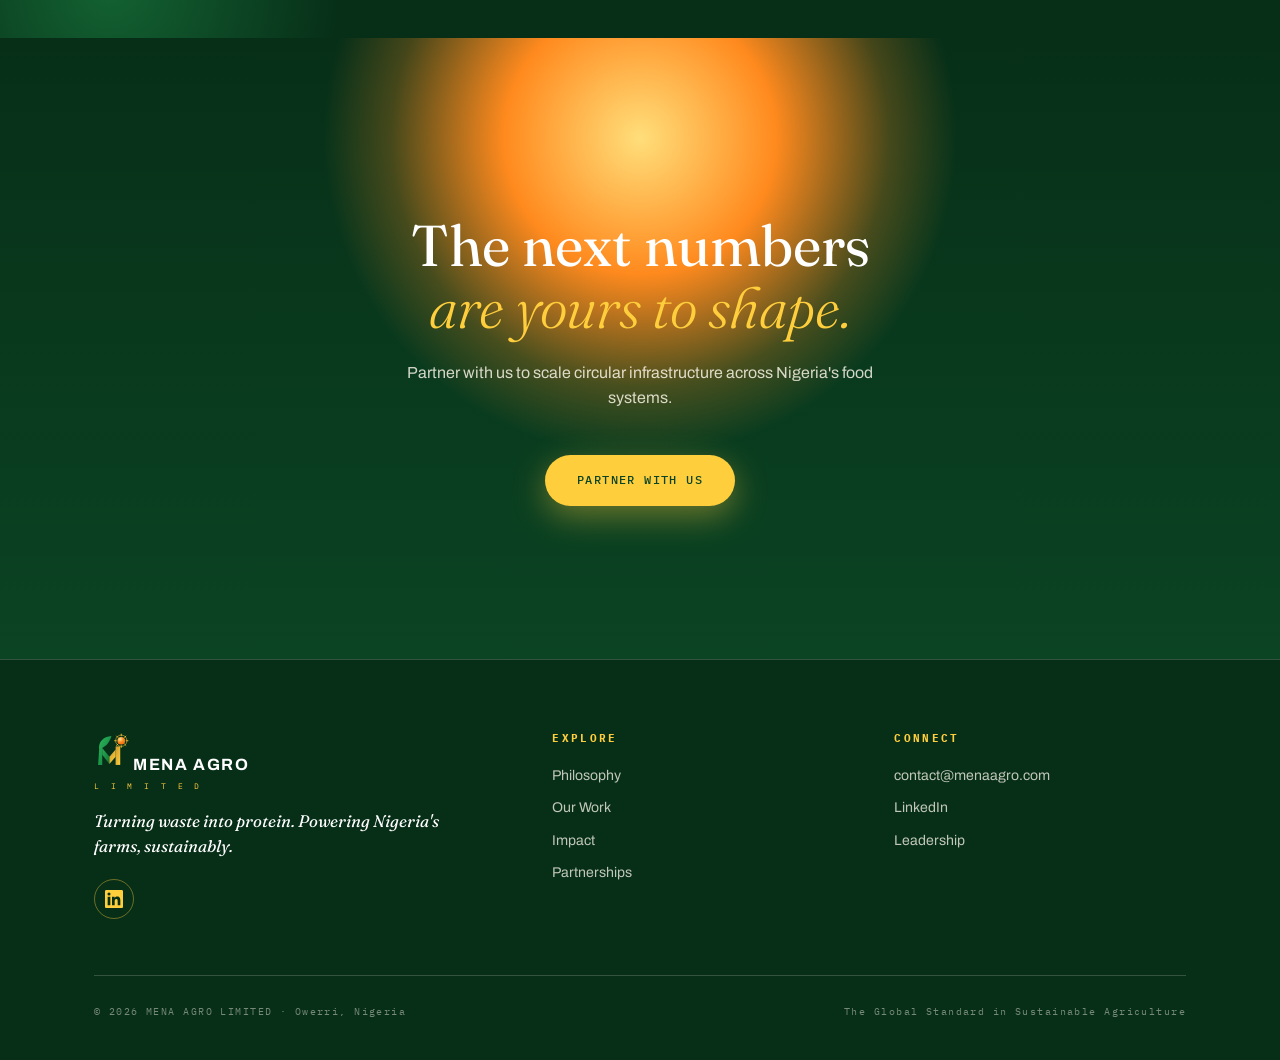
==== commit 9ac39a5e: "Add files via upload" ====
--- a/impact.html
+++ b/impact.html
@@ -11,8 +11,13 @@
 <meta property="og:title" content="Impact — MENA AGRO LIMITED" />
 <meta property="og:description" content="Transparent results at two scales: MENA AGRO's direct pilot outputs and the ecosystem-scale impact facilitated through the Chiemena Ndukwu Foundation and partner NGOs." />
 <meta property="og:url" content="https://www.menaagro.com/impact" />
-<meta property="og:image" content="https://www.menaagro.com/logo_symbol.png" />
-<meta name="twitter:card" content="summary" />
+<meta property="og:image" content="https://www.menaagro.com/og-image.png" />
+<meta property="og:image:width" content="1200" />
+<meta property="og:image:height" content="630" />
+<meta name="twitter:card" content="summary_large_image" />
+<link rel="icon" type="image/png" sizes="48x48" href="/favicon.png" />
+<link rel="icon" type="image/png" sizes="512x512" href="/logo.png" />
+<link rel="apple-touch-icon" href="/logo.png" />
 <link rel="preconnect" href="https://fonts.googleapis.com">
 <link rel="preconnect" href="https://fonts.gstatic.com" crossorigin>
 <link href="https://fonts.googleapis.com/css2?family=Fraunces:ital,opsz,wght@0,9..144,300;0,9..144,400;0,9..144,600;1,9..144,300;1,9..144,400&family=Archivo:wght@400;500;600;700&family=IBM+Plex+Mono:wght@400;500&display=swap" rel="stylesheet">
--- a/styles.css
+++ b/styles.css
@@ -47,7 +47,7 @@
 
 /* ============ NAV ============ */
 nav{position:fixed;top:0;left:0;right:0;z-index:100;padding:16px 0;transition:background .4s,box-shadow .4s,padding .4s}
-nav.scrolled{background:rgba(7,47,24,.94);backdrop-filter:blur(14px);padding:10px 0;box-shadow:0 1px 0 var(--hair-light)}
+nav.scrolled{background:rgba(7,47,24,.97);padding:10px 0;box-shadow:0 1px 0 var(--hair-light)}
 .nav-inner{display:flex;align-items:center;justify-content:space-between}
 .brand{display:flex;align-items:center;gap:12px;text-decoration:none}
 .brand-name{font-weight:700;font-size:1.02rem;letter-spacing:.1em;color:#fff}
@@ -69,11 +69,13 @@
 @media(max-width:840px){
   .burger{display:block}
   .nav-links{
-    position:fixed;inset:0;background:linear-gradient(160deg,#0B4423,#072F18);
+    position:fixed;top:0;left:0;right:0;height:100dvh;
+    background:linear-gradient(160deg,#0B4423,#072F18);
     flex-direction:column;justify-content:center;gap:36px;
-    transform:translateY(-102%);transition:transform .5s var(--ease);z-index:120;
+    transform:translateY(-102%);visibility:hidden;
+    transition:transform .5s var(--ease),visibility 0s .5s;z-index:120;
   }
-  nav.open .nav-links{transform:none}
+  nav.open .nav-links{transform:none;visibility:visible;transition:transform .5s var(--ease),visibility 0s}
   .nav-links a{font-size:1.3rem}
   .nav-cta{font-size:.9rem!important;padding:14px 30px}
   nav.open{background:transparent!important;box-shadow:none!important}
